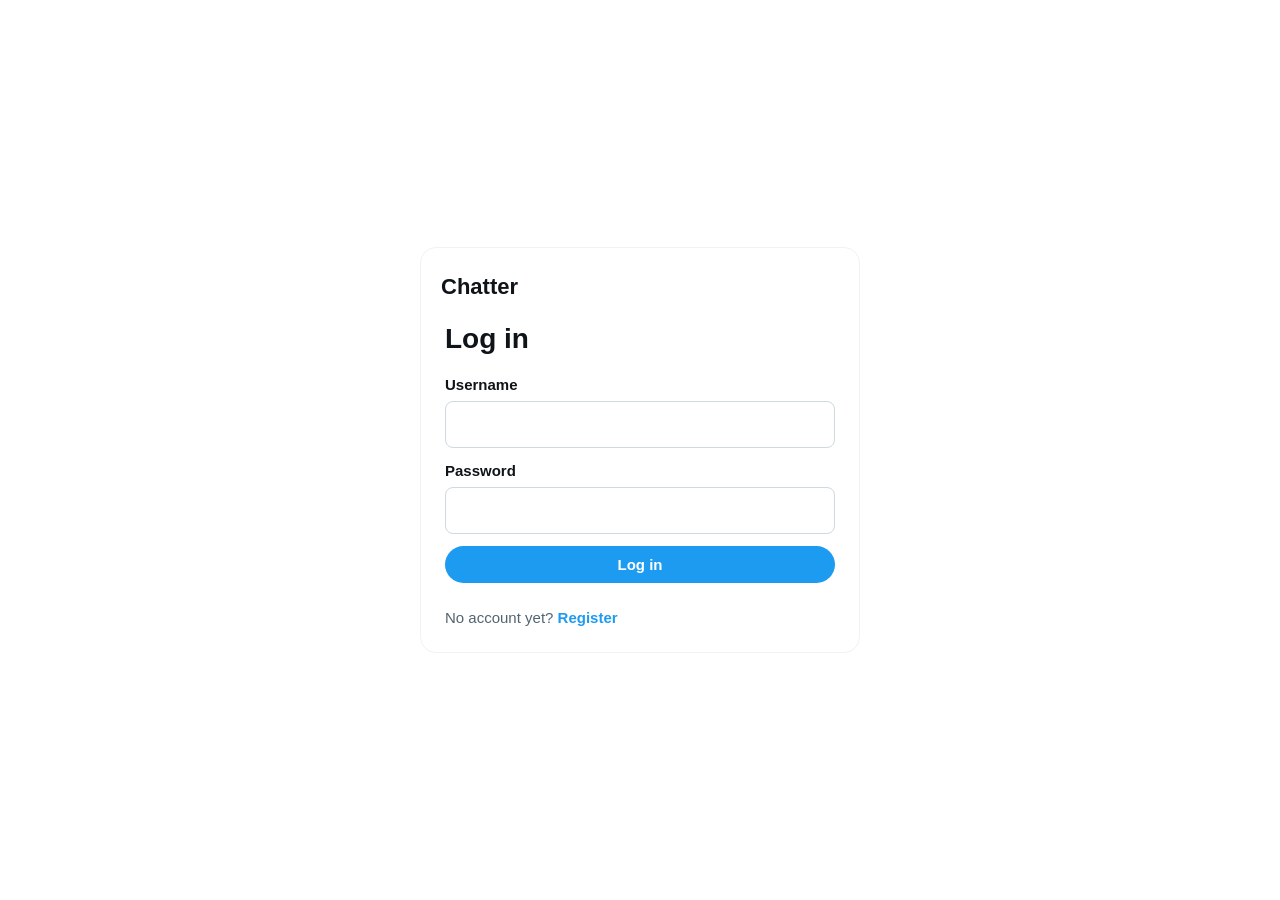
==== frontend/login.html @ f5b8c7cb "feat: allow the local pages to call the API" ====
<!doctype html>
<html lang="en">
<head>
    <meta charset="UTF-8">
    <meta name="viewport" content="width=device-width, initial-scale=1">
    <link rel="icon" href="favicon.ico" sizes="48x48">
    <link rel="icon" href="favicon.svg" type="image/svg+xml">
    <title>Log in · Chatter</title>
    <link rel="stylesheet" href="css/app.css">
</head>
<body class="auth" data-page="login">
<main class="card">
    <a class="brand" href="index.html">Chatter</a>
    <h1>Log in</h1>
    <form class="form">
        <label>Username <input name="username" autocomplete="username" required></label>
        <label>Password <input name="password" type="password" autocomplete="current-password" required></label>
        <button class="btn" type="submit">Log in</button>
    </form>
    <p class="muted">No account yet? <a href="register.html">Register</a></p>
</main>
<script src="js/config.js"></script>
<script src="js/api.js"></script>
<script src="js/app.js"></script>
</body>
</html>
---- frontend/css/app.css ----
:root {
    --text: #0f1419;
    --muted: #536471;
    --line: #eff3f4;
    --blue: #1d9bf0;
    --blue-hover: #1a8cd8;
    --hover: #f7f9f9;
    --pill: #e7e7e8;
}

* { box-sizing: border-box; }

body {
    margin: 0;
    color: var(--text);
    background: #fff;
    font: 15px/1.4 -apple-system, BlinkMacSystemFont, "Segoe UI", sans-serif;
}

a { color: inherit; text-decoration: none; }
a:hover { color: var(--blue); }
button, input, select, textarea { font: inherit; color: inherit; }

.app {
    display: grid;
    grid-template-columns: 260px minmax(0, 600px) 340px;
    max-width: 1200px;
    min-height: 100vh;
    margin: 0 auto;
}

.nav, .side { padding: 4px 12px 24px; }
.nav {
    display: flex;
    flex-direction: column;
    align-self: start;
    position: sticky;
    top: 0;
    height: 100vh;
}
.nav-logout {
    display: flex;
    align-items: center;
    gap: 16px;
    width: fit-content;
    margin-top: auto;
    padding: 12px;
    border: 0;
    border-radius: 999px;
    background: transparent;
    font-size: 20px;
    cursor: pointer;
}
.nav-logout:hover { background: var(--hover); }
.feed {
    border-left: 1px solid var(--line);
    border-right: 1px solid var(--line);
    padding-top: 16px;
}

.brand {
    display: inline-block;
    width: fit-content;
    margin: 16px 12px 8px;
    padding: 0;
    font-size: 22px;
    font-weight: 800;
}

.nav a, .side h2 {
    display: flex;
    align-items: center;
    gap: 16px;
    padding: 12px;
    border-radius: 999px;
    font-size: 20px;
}

.nav a:hover { background: var(--hover); color: var(--blue); }
.nav a.brand {
    display: inline-block;
    width: fit-content;
    margin: 16px 12px 8px;
    padding: 0;
    border-radius: 0;
    font-size: 22px;
}
.nav a.brand:hover,
.brand:hover {
    background: transparent;
    color: var(--blue);
}
.nav a.active { font-weight: 700; }
.nav svg { width: 26px; height: 26px; fill: currentColor; }

.composer, .post, .profile-head, .panel {
    padding: 12px 16px;
    border-bottom: 1px solid var(--line);
}

.composer { display: grid; grid-template-columns: 40px 1fr; gap: 12px; }
.composer textarea {
    width: 100%;
    min-height: 52px;
    border: 0;
    resize: vertical;
    outline: none;
    font-size: 20px;
}
.composer textarea::placeholder { color: var(--muted); }
.composer-bar { display: flex; align-items: center; justify-content: space-between; gap: 12px; }
.composer select {
    border: 0;
    color: var(--blue);
    background: transparent;
    font-weight: 700;
}

.tabs { display: flex; border-bottom: 1px solid var(--line); }
.tabs > button, .tab-menu > button {
    flex: 1;
    border: 0;
    border-bottom: 2px solid transparent;
    background: transparent;
    padding: 16px 8px;
    font-weight: 600;
    color: var(--muted);
    cursor: pointer;
}
.tabs > button.active, .tab-menu > button.active { color: var(--text); border-bottom-color: var(--blue); }
.tabs > button:hover, .tab-menu > button:hover { background: var(--hover); }
.tab-menu { position: relative; flex: 1; display: flex; }
.menu {
    position: absolute;
    top: calc(100% + 4px);
    right: 0;
    z-index: 4;
    min-width: 180px;
    max-height: 320px;
    overflow: auto;
    background: #fff;
    border: 1px solid var(--line);
    border-radius: 12px;
    box-shadow: 0 8px 24px rgba(15, 20, 25, 0.12);
    padding: 4px 0;
}
.menu[hidden] { display: none; }
.menu button {
    display: block;
    width: 100%;
    border: 0;
    background: transparent;
    padding: 10px 16px;
    text-align: left;
    font-weight: 600;
    cursor: pointer;
}
.menu button:hover { background: var(--hover); }
.menu button.active { color: var(--blue); }

.post { display: grid; grid-template-columns: 40px 1fr; gap: 12px; }
.post-open { cursor: pointer; }
.post[hidden] { display: none; }
.parent-link { display: block; margin: 0 0 4px; color: var(--muted); font-size: 13px; }
.parent-link:hover { color: var(--blue); }
.post:hover { background: var(--hover); }
.post .content, .post p { margin: 2px 0 10px; font-size: 15px; }
.post .content textarea { width: 100%; min-height: 72px; border: 1px solid #cfd9de; border-radius: 8px; padding: 8px; }
.post .content textarea:hover, .post .content textarea:focus { border-color: var(--blue); outline: none; }
.post header { display: flex; align-items: flex-start; gap: 8px; }
.post header .who { display: flex; flex: 1; flex-wrap: wrap; gap: 4px 6px; align-items: baseline; min-width: 0; }
.post header span, .post time { color: var(--muted); }
.post-category {
    margin-left: auto;
    margin-right: 12px;
    color: var(--muted);
    font-size: 13px;
    line-height: 32px;
    flex: none;
    white-space: nowrap;
}
.more { position: relative; flex: none; }
.more-btn {
    display: grid;
    place-items: center;
    width: 32px;
    height: 32px;
    border: 0;
    border-radius: 999px;
    background: transparent;
    color: var(--muted);
    cursor: pointer;
}
.more-btn:hover { background: rgba(29, 155, 240, 0.1); color: var(--blue); }
.more-btn svg { width: 18px; height: 18px; fill: currentColor; }

.actions {
    display: flex;
    align-items: center;
    max-width: 425px;
    margin-top: 2px;
    color: var(--muted);
}
.action { display: flex; flex: 1; align-items: center; min-width: 0; }
.action .hit {
    display: inline-flex;
    align-items: center;
    justify-content: center;
    width: 32px;
    height: 32px;
    padding: 0;
    border: 0;
    border-radius: 999px;
    background: transparent;
    color: inherit;
}
.action button.hit { cursor: pointer; }
.action .count {
    padding: 0;
    border: 0;
    background: transparent;
    color: inherit;
    font-size: 13px;
    line-height: 1;
}
.action button.count { cursor: pointer; }
.action svg { width: 18px; height: 18px; fill: currentColor; display: block; }
.action.reply a.hit:hover { color: #1d9bf0; background: rgba(29, 155, 240, 0.1); }
.action.reply .count,
.action.views,
.action.views .count { color: var(--muted); }
.action.repost button.hit:hover { color: #00ba7c; background: rgba(0, 186, 124, 0.1); }
.action.repost.active .hit,
.action.repost.active .count { color: #00ba7c; }
.action.repost .count:hover { color: var(--blue); }
.action.like button.hit:hover { color: #f91880; background: rgba(249, 24, 128, 0.1); }
.action.like.active .hit,
.action.like.active .count { color: #f91880; }
.action.like .count:hover { color: var(--blue); }
.dialog {
    position: fixed;
    inset: 0;
    display: grid;
    place-items: center;
    background: rgba(0, 0, 0, 0.4);
    z-index: 5;
}
.dialog[hidden] { display: none; }
.dialog-card {
    width: min(420px, calc(100% - 32px));
    max-height: 80vh;
    overflow: auto;
    background: #fff;
    border-radius: 16px;
    padding: 8px 16px 16px;
}

.avatar, .avatar-lg {
    display: grid;
    place-items: center;
    flex: none;
    line-height: 1;
    border-radius: 50%;
    color: #fff;
    font-weight: 700;
    background: var(--avatar, #1d9bf0);
}
.person .avatar {
    display: grid;
    place-items: center;
}
.avatar { width: 40px; height: 40px; }
.avatar-lg { width: 88px; height: 88px; font-size: 32px; }
.avatar img, .avatar-lg img {
    width: 100%;
    height: 100%;
    border-radius: 50%;
    object-fit: cover;
}

.btn {
    border: 0;
    border-radius: 999px;
    background: var(--blue);
    color: #fff;
    font-weight: 700;
    padding: 8px 16px;
    cursor: pointer;
}
.btn:hover { background: var(--blue-hover); }
.btn.secondary { background: #fff; color: var(--text); border: 1px solid #cfd9de; }
.btn.secondary:hover { background: var(--hover); }

.side h2 { font-size: 20px; margin: 8px 0; padding-left: 0; }
.people-search {
    padding: 12px 16px;
    border-bottom: 1px solid var(--line);
}
.people-search input {
    width: 100%;
    border: 0;
    border-radius: 999px;
    background: #eff3f4;
    padding: 12px 16px;
    outline: none;
}
.people-list { padding: 0 16px; }
.person { display: flex; align-items: center; gap: 12px; padding: 12px 0; }
.person[hidden] { display: none; }
.person a:not(.avatar) { flex: 1; }
.person strong, .person span:not(.avatar) { display: block; }
.person span:not(.avatar) { color: var(--muted); }

.profile-head { display: grid; grid-template-columns: 88px 1fr; gap: 16px; }
.profile-head p { margin: 8px 0; }
.muted { color: var(--muted); }
.row { display: flex; gap: 8px; flex-wrap: wrap; margin-top: 12px; }
.badge {
    border-radius: 4px;
    background: #f7d6d6;
    color: #8b1e1e;
    font-size: 12px;
    font-weight: 700;
    padding: 2px 6px;
}

.form { display: grid; gap: 12px; padding: 16px; }
.form[hidden] { display: none; }
.form label { display: grid; gap: 6px; font-weight: 700; }
.form input, .form textarea, form.reply input {
    border: 1px solid #cfd9de;
    border-radius: 8px;
    padding: 12px;
}
.form input:hover, .form textarea:hover, .form select:hover,
.reply input:hover, .people-search input:hover,
.composer textarea:hover, .composer select:hover {
    border-color: var(--blue);
}
.form input:focus, .form textarea:focus, .reply input:focus, .people-search input:focus {
    outline: none;
    border-color: var(--blue);
}
.field-name { display: block; }
.req { color: #f4212e; }
.with-info, .file-field { display: flex; align-items: center; gap: 8px; }
.with-info input, .with-info textarea, .file-field input { flex: 1; min-width: 0; }
.with-info:has(textarea) { align-items: flex-start; }
.with-info:has(textarea) .info { margin-top: 10px; }
.info {
    position: relative;
    display: grid;
    place-items: center;
    flex: none;
    width: 22px;
    height: 22px;
    border: 1px solid var(--muted);
    border-radius: 50%;
    color: var(--muted);
    font-size: 13px;
    font-weight: 700;
    line-height: 1;
    cursor: help;
}
.info-tip {
    display: none;
    position: absolute;
    right: 0;
    top: calc(100% + 6px);
    width: 220px;
    padding: 8px 10px;
    border-radius: 8px;
    background: #0f1419;
    color: #fff;
    font-size: 13px;
    font-weight: 400;
    line-height: 1.3;
    z-index: 2;
}
.info:hover .info-tip, .info:focus .info-tip { display: block; }
.card .muted a { color: var(--blue); font-weight: 700; }
.topics-toggle {
    display: flex;
    align-items: center;
    gap: 8px;
    width: 100%;
    border: 0;
    background: transparent;
    padding: 0;
    font-weight: 700;
    text-align: left;
    cursor: pointer;
}
.chevron { display: inline-block; color: var(--muted); transition: transform 0.15s; }
.topics-toggle.open .chevron { transform: rotate(90deg); }
.topics-toggle:hover { color: var(--blue); }
.checks[hidden] { display: none; }
.checks { display: flex; flex-wrap: wrap; gap: 8px; }
.checks label {
    display: flex;
    align-items: center;
    gap: 6px;
    border: 1px solid var(--line);
    border-radius: 999px;
    padding: 6px 12px;
    font-weight: 600;
}

.auth {
    min-height: 100vh;
    display: grid;
    place-items: center;
    background: #fff;
}
.card {
    width: min(440px, calc(100% - 32px));
    border: 1px solid var(--line);
    border-radius: 16px;
    padding: 8px 8px 24px;
}
.card h1 { margin: 8px 16px 0; font-size: 28px; }
.card p { margin: 8px 16px 0; }

form.reply { display: flex; gap: 12px; padding: 12px 16px 16px; }
form.reply input { flex: 1; }

.empty { padding: 32px 16px; color: var(--muted); text-align: center; }
.notice {
    margin: 0;
    padding: 12px 16px;
    color: #8b1e1e;
}

@media (max-width: 1000px) {
    .app { grid-template-columns: 80px minmax(0, 1fr); }
    .side, .nav a span, .nav-logout span { display: none; }
}
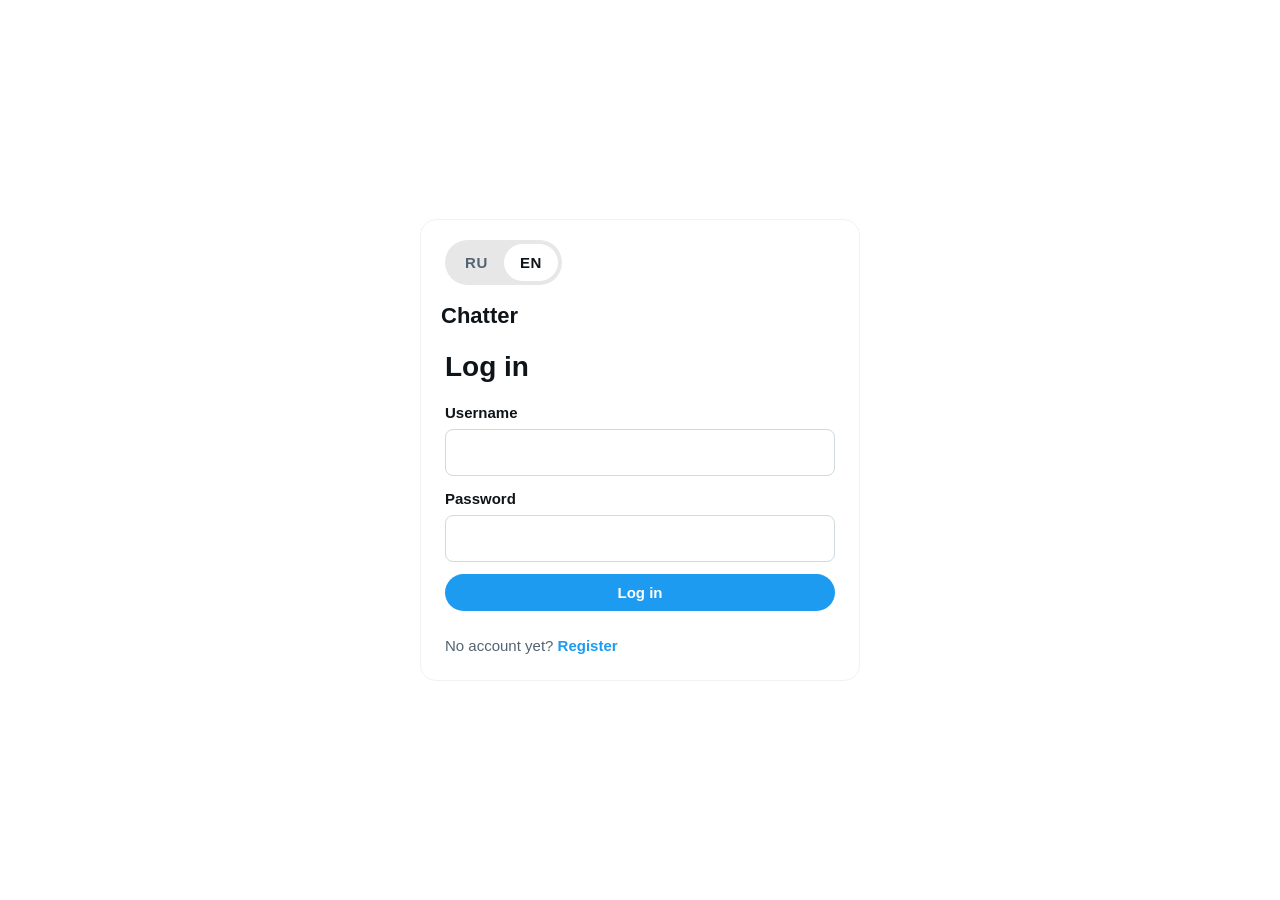
==== commit e9a86559: "feat: translate the pages from a language switch" ====
--- a/frontend/login.html
+++ b/frontend/login.html
@@ -5,21 +5,22 @@
     <meta name="viewport" content="width=device-width, initial-scale=1">
     <link rel="icon" href="favicon.ico" sizes="48x48">
     <link rel="icon" href="favicon.svg" type="image/svg+xml">
-    <title>Log in · Chatter</title>
+    <title data-i18n="title.login">Log in · Chatter</title>
     <link rel="stylesheet" href="css/app.css">
 </head>
 <body class="auth" data-page="login">
 <main class="card">
     <a class="brand" href="index.html">Chatter</a>
-    <h1>Log in</h1>
+    <h1 data-i18n="login.title">Log in</h1>
     <form class="form">
-        <label>Username <input name="username" autocomplete="username" required></label>
-        <label>Password <input name="password" type="password" autocomplete="current-password" required></label>
-        <button class="btn" type="submit">Log in</button>
+        <label><span data-i18n="login.username">Username</span> <input name="username" autocomplete="username" required></label>
+        <label><span data-i18n="login.password">Password</span> <input name="password" type="password" autocomplete="current-password" required></label>
+        <button class="btn" type="submit" data-i18n="login.submit">Log in</button>
     </form>
-    <p class="muted">No account yet? <a href="register.html">Register</a></p>
+    <p class="muted"><span data-i18n="login.no-account">No account yet?</span> <a href="register.html" data-i18n="login.register">Register</a></p>
 </main>
 <script src="js/config.js"></script>
+<script src="js/i18n.js"></script>
 <script src="js/api.js"></script>
 <script src="js/app.js"></script>
 </body>
--- a/frontend/css/app.css
+++ b/frontend/css/app.css
@@ -38,12 +38,39 @@
     top: 0;
     height: 100vh;
 }
+.lang-switch {
+    display: flex;
+    align-items: center;
+    width: fit-content;
+    margin-top: auto;
+    margin-left: 12px;
+    margin-bottom: 8px;
+    padding: 4px;
+    background: var(--pill);
+    border-radius: 999px;
+}
+.lang-switch button {
+    border: 0;
+    background: transparent;
+    color: var(--muted);
+    font-weight: 800;
+    letter-spacing: 0.04em;
+    padding: 8px 16px;
+    border-radius: 999px;
+    cursor: pointer;
+}
+.lang-switch button.active {
+    background: #fff;
+    color: var(--text);
+}
+.card .lang-switch { margin: 12px 16px 0; }
+.nav a[data-moderation] { margin-top: 8px; }
 .nav-logout {
     display: flex;
     align-items: center;
     gap: 16px;
     width: fit-content;
-    margin-top: auto;
+    margin-top: 0;
     padding: 12px;
     border: 0;
     border-radius: 999px;
@@ -56,6 +83,12 @@
     border-left: 1px solid var(--line);
     border-right: 1px solid var(--line);
     padding-top: 16px;
+}
+.page-title {
+    margin: 0;
+    padding: 0 16px 16px;
+    font-size: 20px;
+    border-bottom: 1px solid var(--line);
 }
 
 .brand {
@@ -93,7 +126,7 @@
 .nav a.active { font-weight: 700; }
 .nav svg { width: 26px; height: 26px; fill: currentColor; }
 
-.composer, .post, .profile-head, .panel {
+.composer, .post, .profile-head {
     padding: 12px 16px;
     border-bottom: 1px solid var(--line);
 }
@@ -170,6 +203,7 @@
 .post header { display: flex; align-items: flex-start; gap: 8px; }
 .post header .who { display: flex; flex: 1; flex-wrap: wrap; gap: 4px 6px; align-items: baseline; min-width: 0; }
 .post header span, .post time { color: var(--muted); }
+.post time { white-space: nowrap; }
 .post-category {
     margin-left: auto;
     margin-right: 12px;
@@ -310,9 +344,36 @@
 .person a:not(.avatar) { flex: 1; }
 .person strong, .person span:not(.avatar) { display: block; }
 .person span:not(.avatar) { color: var(--muted); }
-
-.profile-head { display: grid; grid-template-columns: 88px 1fr; gap: 16px; }
+.person span.role { display: inline; margin-left: 6px; font-size: 12px; font-weight: 700; }
+.role { font-size: 13px; font-weight: 700; }
+.person .role.role-USER, .role.role-USER { color: var(--muted); }
+.person .role.role-MODERATOR, .role.role-MODERATOR { color: #00ba7c; }
+.person .role.role-ADMIN, .role.role-ADMIN { color: var(--blue); }
+.row select {
+    border: 1px solid #cfd9de;
+    border-radius: 999px;
+    padding: 8px 12px;
+    background: #fff;
+    font-weight: 700;
+}
+.section-title { margin: 0; padding: 16px 16px 0; font-size: 18px; }
+#posts[hidden], #staff[hidden] { display: none; }
+
+.profile-head { position: relative; display: grid; grid-template-columns: 88px 1fr; gap: 16px; }
 .profile-head p { margin: 8px 0; }
+.profile-info { padding-right: 40px; }
+.profile-name { display: flex; align-items: baseline; gap: 8px; flex-wrap: wrap; }
+.form-actions { margin-top: 0; }
+.profile-head .settings {
+    position: absolute;
+    top: 8px;
+    right: 8px;
+    z-index: 2;
+    grid-column: 1 / -1;
+    grid-row: 1;
+    width: 32px;
+    height: 32px;
+}
 .muted { color: var(--muted); }
 .row { display: flex; gap: 8px; flex-wrap: wrap; margin-top: 12px; }
 .badge {
@@ -327,17 +388,19 @@
 .form { display: grid; gap: 12px; padding: 16px; }
 .form[hidden] { display: none; }
 .form label { display: grid; gap: 6px; font-weight: 700; }
-.form input, .form textarea, form.reply input {
+.form input, .form textarea, .form select, form.reply input {
     border: 1px solid #cfd9de;
     border-radius: 8px;
     padding: 12px;
 }
+.form select { background: #fff; font: inherit; font-weight: 700; }
+.form .muted { margin: 0; font-weight: 400; }
 .form input:hover, .form textarea:hover, .form select:hover,
 .reply input:hover, .people-search input:hover,
 .composer textarea:hover, .composer select:hover {
     border-color: var(--blue);
 }
-.form input:focus, .form textarea:focus, .reply input:focus, .people-search input:focus {
+.form input:focus, .form textarea:focus, .form select:focus, .reply input:focus, .people-search input:focus {
     outline: none;
     border-color: var(--blue);
 }
@@ -379,32 +442,6 @@
 }
 .info:hover .info-tip, .info:focus .info-tip { display: block; }
 .card .muted a { color: var(--blue); font-weight: 700; }
-.topics-toggle {
-    display: flex;
-    align-items: center;
-    gap: 8px;
-    width: 100%;
-    border: 0;
-    background: transparent;
-    padding: 0;
-    font-weight: 700;
-    text-align: left;
-    cursor: pointer;
-}
-.chevron { display: inline-block; color: var(--muted); transition: transform 0.15s; }
-.topics-toggle.open .chevron { transform: rotate(90deg); }
-.topics-toggle:hover { color: var(--blue); }
-.checks[hidden] { display: none; }
-.checks { display: flex; flex-wrap: wrap; gap: 8px; }
-.checks label {
-    display: flex;
-    align-items: center;
-    gap: 6px;
-    border: 1px solid var(--line);
-    border-radius: 999px;
-    padding: 6px 12px;
-    font-weight: 600;
-}
 
 .auth {
     min-height: 100vh;
@@ -429,9 +466,12 @@
     margin: 0;
     padding: 12px 16px;
     color: #8b1e1e;
+    white-space: pre-line;
 }
 
 @media (max-width: 1000px) {
     .app { grid-template-columns: 80px minmax(0, 1fr); }
     .side, .nav a span, .nav-logout span { display: none; }
-}
+    .lang-switch { margin-left: 0; padding: 3px; }
+    .lang-switch button { padding: 6px 8px; font-size: 12px; }
+}
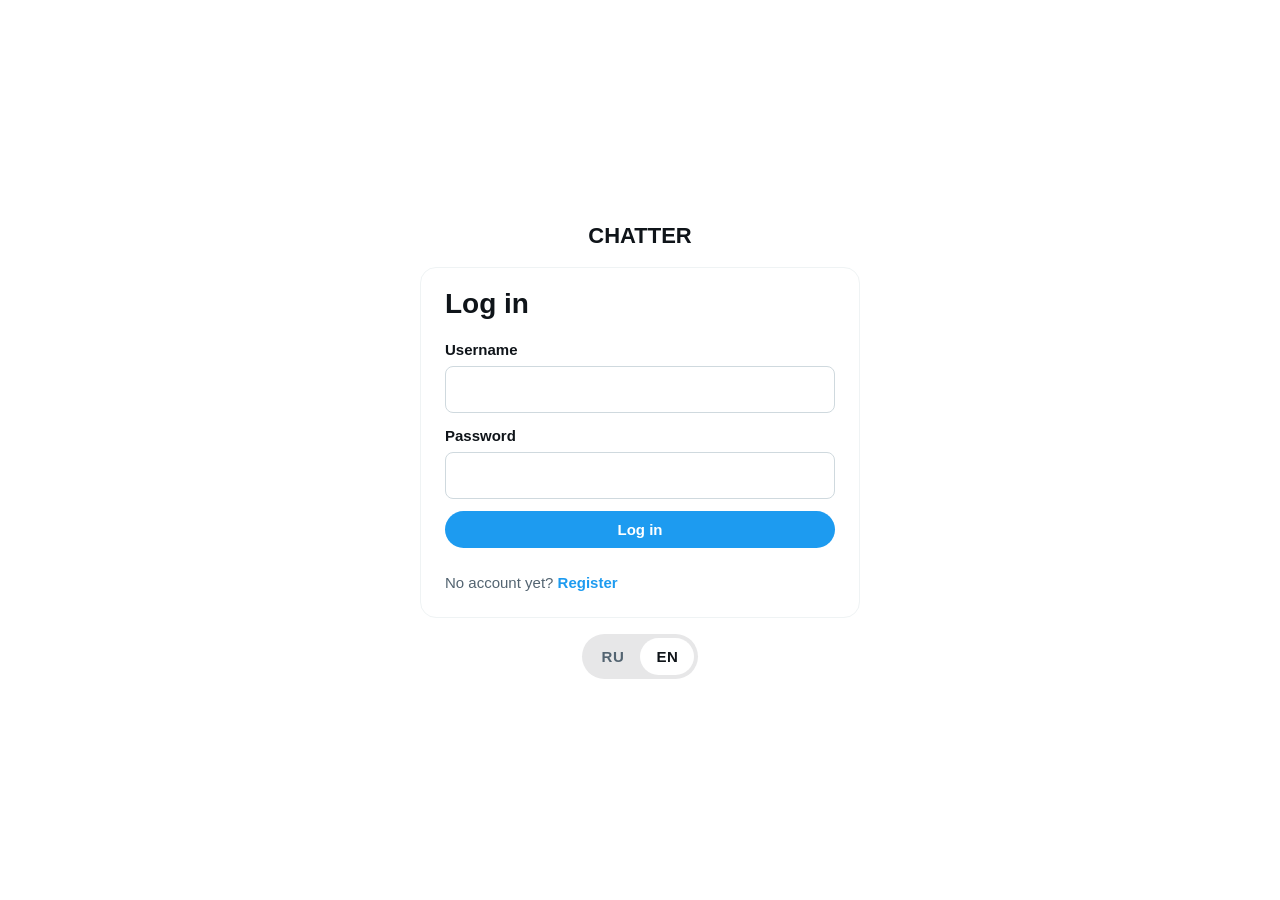
==== commit 67ed0ad4: "feat: update the feed, registration date, and role menu" ====
--- a/frontend/login.html
+++ b/frontend/login.html
@@ -5,12 +5,13 @@
     <meta name="viewport" content="width=device-width, initial-scale=1">
     <link rel="icon" href="favicon.ico" sizes="48x48">
     <link rel="icon" href="favicon.svg" type="image/svg+xml">
-    <title data-i18n="title.login">Log in · Chatter</title>
+    <title data-i18n="title.login">Log in · CHATTER</title>
     <link rel="stylesheet" href="css/app.css">
 </head>
 <body class="auth" data-page="login">
-<main class="card">
-    <a class="brand" href="index.html">Chatter</a>
+<div class="auth-wrap">
+    <a class="brand" href="index.html">CHATTER</a>
+    <main class="card">
     <h1 data-i18n="login.title">Log in</h1>
     <form class="form">
         <label><span data-i18n="login.username">Username</span> <input name="username" autocomplete="username" required></label>
@@ -18,7 +19,8 @@
         <button class="btn" type="submit" data-i18n="login.submit">Log in</button>
     </form>
     <p class="muted"><span data-i18n="login.no-account">No account yet?</span> <a href="register.html" data-i18n="login.register">Register</a></p>
-</main>
+    </main>
+</div>
 <script src="js/config.js"></script>
 <script src="js/i18n.js"></script>
 <script src="js/api.js"></script>
--- a/frontend/css/app.css
+++ b/frontend/css/app.css
@@ -131,17 +131,59 @@
     border-bottom: 1px solid var(--line);
 }
 
-.composer { display: grid; grid-template-columns: 40px 1fr; gap: 12px; }
+.composer { position: relative; display: grid; grid-template-columns: 40px 1fr; gap: 12px; }
+.composer > .avatar { align-self: start; }
 .composer textarea {
     width: 100%;
     min-height: 52px;
     border: 0;
     resize: vertical;
     outline: none;
+    padding-right: 36px;
     font-size: 20px;
 }
 .composer textarea::placeholder { color: var(--muted); }
 .composer-bar { display: flex; align-items: center; justify-content: space-between; gap: 12px; }
+.composer .photo-btn {
+    position: absolute;
+    top: 8px;
+    right: 8px;
+    z-index: 1;
+    display: grid;
+    place-items: center;
+    width: 34px;
+    height: 34px;
+    border: 0;
+    border-radius: 999px;
+    background: transparent;
+    color: var(--blue);
+    cursor: pointer;
+}
+.photo-btn:hover { background: rgba(29, 155, 240, 0.1); }
+.photo-btn svg { width: 20px; height: 20px; fill: currentColor; }
+.composer-preview { position: relative; width: fit-content; max-width: 100%; margin-top: 8px; }
+.composer-preview[hidden] { display: none; }
+.composer-preview img {
+    display: block;
+    max-width: 100%;
+    max-height: 240px;
+    border: 1px solid var(--line);
+    border-radius: 16px;
+}
+.composer-preview button {
+    position: absolute;
+    top: 8px;
+    right: 8px;
+    width: 28px;
+    height: 28px;
+    border: 0;
+    border-radius: 999px;
+    background: rgba(15, 20, 25, 0.75);
+    color: #fff;
+    font-size: 18px;
+    line-height: 1;
+    cursor: pointer;
+}
 .composer select {
     border: 0;
     color: var(--blue);
@@ -150,8 +192,16 @@
 }
 
 .tabs { display: flex; border-bottom: 1px solid var(--line); }
+.feed > .feed-tabs:first-child { margin-top: -16px; }
+.feed-tabs {
+    position: sticky;
+    top: 0;
+    z-index: 3;
+    background: #fff;
+}
 .tabs > button, .tab-menu > button {
     flex: 1;
+    min-width: 0;
     border: 0;
     border-bottom: 2px solid transparent;
     background: transparent;
@@ -192,15 +242,28 @@
 .menu button.active { color: var(--blue); }
 
 .post { display: grid; grid-template-columns: 40px 1fr; gap: 12px; }
+.post > .avatar { align-self: start; }
 .post-open { cursor: pointer; }
 .post[hidden] { display: none; }
 .parent-link { display: block; margin: 0 0 4px; color: var(--muted); font-size: 13px; }
 .parent-link:hover { color: var(--blue); }
 .post:hover { background: var(--hover); }
 .post .content, .post p { margin: 2px 0 10px; font-size: 15px; }
+.post-photo {
+    display: block;
+    width: 100%;
+    height: auto;
+    max-height: 420px;
+    margin: 0 0 10px;
+    object-fit: contain;
+    border: 1px solid var(--line);
+    border-radius: 16px;
+    background: var(--hover);
+}
+.post-photo[hidden] { display: none; }
 .post .content textarea { width: 100%; min-height: 72px; border: 1px solid #cfd9de; border-radius: 8px; padding: 8px; }
 .post .content textarea:hover, .post .content textarea:focus { border-color: var(--blue); outline: none; }
-.post header { display: flex; align-items: flex-start; gap: 8px; }
+.post header { display: flex; align-items: center; gap: 8px; }
 .post header .who { display: flex; flex: 1; flex-wrap: wrap; gap: 4px 6px; align-items: baseline; min-width: 0; }
 .post header span, .post time { color: var(--muted); }
 .post time { white-space: nowrap; }
@@ -209,7 +272,7 @@
     margin-right: 12px;
     color: var(--muted);
     font-size: 13px;
-    line-height: 32px;
+    line-height: 1.4;
     flex: none;
     white-space: nowrap;
 }
@@ -293,6 +356,8 @@
     display: grid;
     place-items: center;
     flex: none;
+    align-self: center;
+    overflow: hidden;
     line-height: 1;
     border-radius: 50%;
     color: #fff;
@@ -303,14 +368,27 @@
     display: grid;
     place-items: center;
 }
-.avatar { width: 40px; height: 40px; }
-.avatar-lg { width: 88px; height: 88px; font-size: 32px; }
+.avatar { width: 40px; height: 40px; min-height: 40px; max-height: 40px; }
+.avatar-lg { width: 88px; height: 88px; min-height: 88px; max-height: 88px; font-size: 32px; }
 .avatar img, .avatar-lg img {
     width: 100%;
     height: 100%;
+    min-width: 0;
+    min-height: 0;
     border-radius: 50%;
     object-fit: cover;
-}
+    object-position: center;
+}
+.avatar-preview {
+    display: block;
+    width: 96px;
+    height: 96px;
+    min-height: 96px;
+    max-height: 96px;
+    border-radius: 50%;
+    object-fit: cover;
+}
+.avatar-preview[hidden], #delete-avatar[hidden], .post-photo[hidden], .row .btn[hidden] { display: none; }
 
 .btn {
     border: 0;
@@ -360,8 +438,12 @@
 #posts[hidden], #staff[hidden] { display: none; }
 
 .profile-head { position: relative; display: grid; grid-template-columns: 88px 1fr; gap: 16px; }
+.profile-head > .avatar-lg { align-self: start; }
 .profile-head p { margin: 8px 0; }
 .profile-info { padding-right: 40px; }
+.profile-counts { display: flex; gap: 16px; margin-top: 4px; }
+.profile-counts span { color: var(--muted); }
+.profile-counts strong { color: var(--text); }
 .profile-name { display: flex; align-items: baseline; gap: 8px; flex-wrap: wrap; }
 .form-actions { margin-top: 0; }
 .profile-head .settings {
@@ -445,21 +527,49 @@
 
 .auth {
     min-height: 100vh;
-    display: grid;
-    place-items: center;
-    background: #fff;
-}
+    display: flex;
+    justify-content: center;
+    padding: 32px 16px;
+    background: #fff;
+}
+.auth-wrap {
+    display: flex;
+    flex-direction: column;
+    align-items: center;
+    width: min(440px, 100%);
+    margin: auto;
+}
+.auth .brand { margin: 0 0 16px; }
+.auth .lang-switch { margin: 16px 0 0; }
 .card {
     width: min(440px, calc(100% - 32px));
     border: 1px solid var(--line);
     border-radius: 16px;
     padding: 8px 8px 24px;
 }
+.auth .card { width: 100%; }
 .card h1 { margin: 8px 16px 0; font-size: 28px; }
 .card p { margin: 8px 16px 0; }
 
-form.reply { display: flex; gap: 12px; padding: 12px 16px 16px; }
-form.reply input { flex: 1; }
+form.reply { display: flex; align-items: flex-start; gap: 12px; padding: 12px 16px 16px; }
+form.reply .reply-main { flex: 1; min-width: 0; }
+form.reply .reply-field { position: relative; }
+form.reply .reply-field input { width: 100%; padding-right: 42px; }
+form.reply .photo-btn {
+    position: absolute;
+    top: 50%;
+    right: 4px;
+    transform: translateY(-50%);
+    display: grid;
+    place-items: center;
+    width: 34px;
+    height: 34px;
+    border: 0;
+    border-radius: 999px;
+    background: transparent;
+    color: var(--blue);
+    cursor: pointer;
+}
 
 .empty { padding: 32px 16px; color: var(--muted); text-align: center; }
 .notice {
